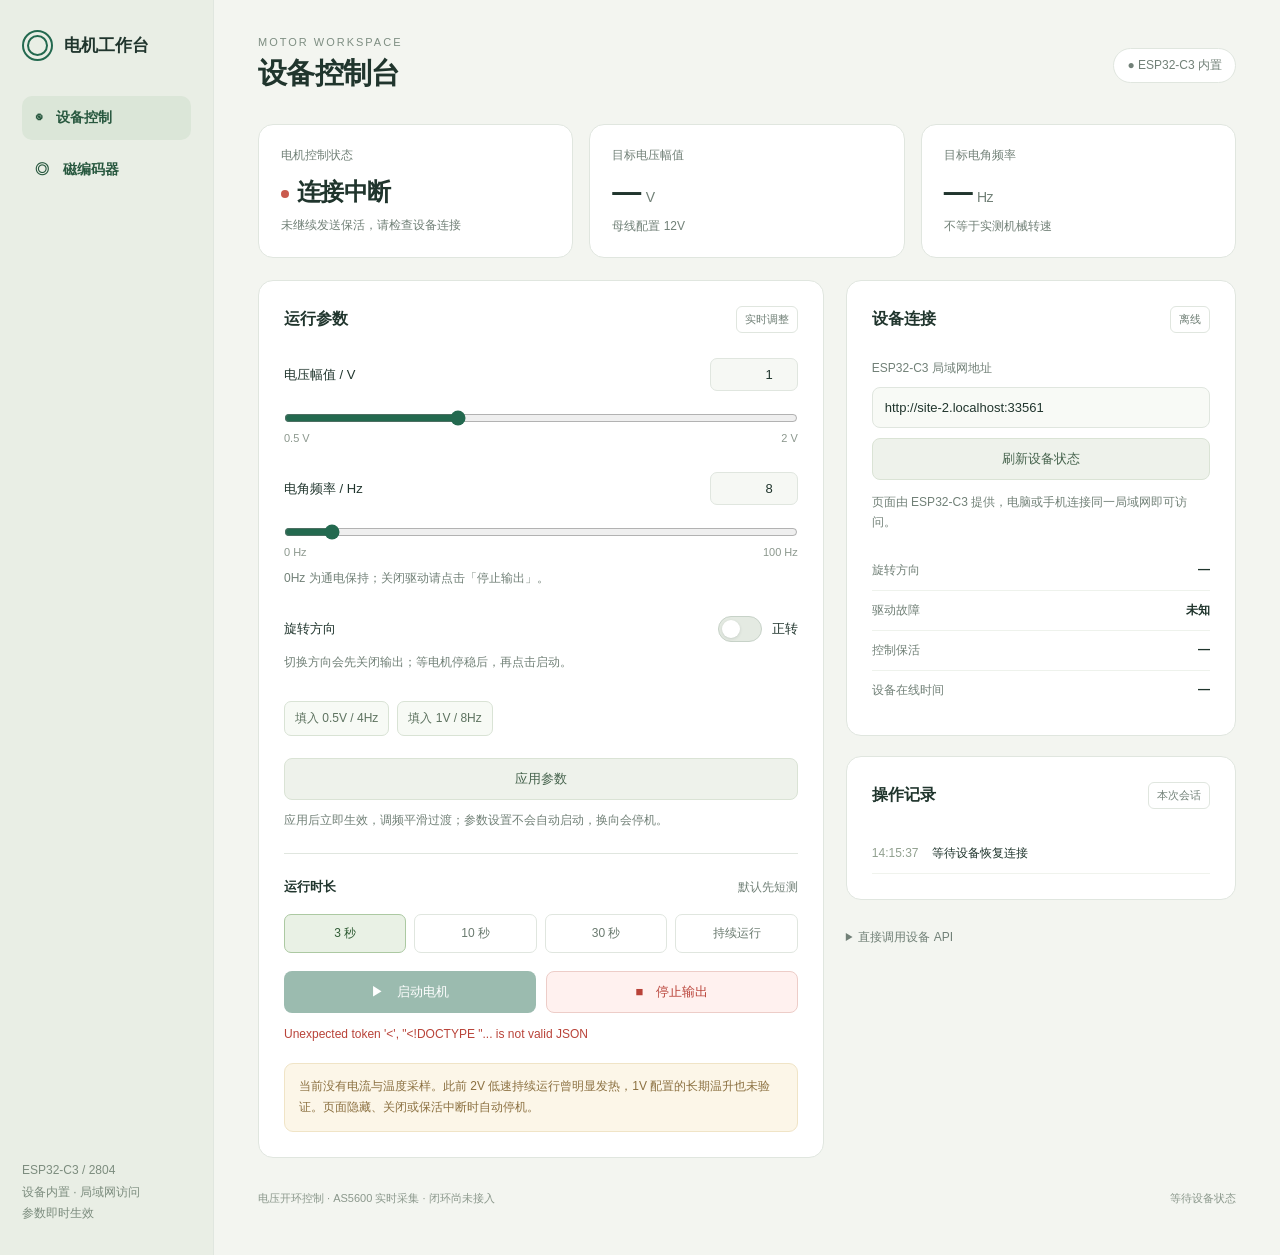
==== src/bin/motor_http/panel.html @ 99d7069b "Initial smart knob firmware with embedded control panel and AS5600 diagnostics" ====
<!doctype html><html lang="zh-CN"><head><meta charset="utf-8"><meta name="viewport" content="width=device-width,initial-scale=1"><title>电机工作台</title>
<style>
:root{--ink:#20352d;--muted:#718077;--line:#e0e6df;--green:#23694f;--bg:#f3f5f0;--red:#b94339;font-family:-apple-system,BlinkMacSystemFont,"Segoe UI",sans-serif;color:var(--ink);background:var(--bg)}*{box-sizing:border-box}body{margin:0}button,input,select{font:inherit}button{cursor:pointer;border:0}button:disabled{opacity:.45;cursor:default}.shell{display:grid;grid-template-columns:214px minmax(0,1fr);min-height:100vh}aside{background:#e9eee5;border-right:1px solid var(--line);padding:30px 22px;display:flex;flex-direction:column;gap:35px}.brand{display:flex;align-items:center;gap:11px;font-weight:700;font-size:17px}.mark{width:31px;height:31px;border:7px double var(--green);border-radius:50%}.nav{padding:13px;border-radius:10px;background:#dbe6d8;color:#28583f;font-weight:600;font-size:14px}.aside-note{margin-top:auto;color:#7c8c7e;font-size:12px;line-height:1.8}.content{padding:36px 44px;max-width:1460px;width:100%;margin:auto}header{display:flex;align-items:center;justify-content:space-between;gap:20px;margin-bottom:30px}h1{font-size:29px;letter-spacing:-.7px;margin:6px 0 0}.eyebrow{font-size:11px;letter-spacing:2px;color:#7e8e82;text-transform:uppercase}.local{border:1px solid var(--line);border-radius:20px;background:#fff;padding:8px 13px;font-size:12px;color:var(--muted)}.metrics{display:grid;grid-template-columns:repeat(3,1fr);gap:16px;margin-bottom:22px}.metric,.card{background:#fff;border:1px solid var(--line);border-radius:15px}.metric{padding:22px}.label{font-size:12px;color:var(--muted)}.value{font-size:29px;font-weight:650;letter-spacing:-.7px;margin-top:12px}.unit{font-size:14px;color:var(--muted);margin-left:5px;font-weight:400}.sub{font-size:12px;color:var(--muted);margin-top:9px}.dot{display:inline-block;width:8px;height:8px;border-radius:50%;background:#9aa69b;margin-right:8px;vertical-align:middle}.dot.green{background:#44946a}.dot.red{background:#c95a4d}.layout{display:grid;grid-template-columns:minmax(0,1.45fr) minmax(290px,1fr);gap:22px;align-items:start}.card{padding:25px;margin-bottom:20px}.cardhead{display:flex;justify-content:space-between;align-items:center;margin-bottom:25px}h2{font-size:16px;margin:0}.tag{font-size:11px;border:1px solid var(--line);border-radius:6px;padding:5px 8px;color:var(--muted)}.param{margin:0 0 28px}.paramhead{display:flex;justify-content:space-between;align-items:center;font-size:13px}.number{width:88px;padding:8px 9px;background:#f6f8f4;border:1px solid var(--line);border-radius:7px;text-align:right;color:var(--ink)}input[type=range]{width:100%;margin:19px 0 6px;accent-color:var(--green)}.ends{display:flex;justify-content:space-between;color:#8c988e;font-size:11px}.presets{display:flex;gap:8px;flex-wrap:wrap;margin:18px 0 22px}.preset{border:1px solid #d9e3d5;background:#f7faf5;border-radius:7px;color:#5d725f;padding:8px 10px;font-size:12px}.primary,.secondary,.danger{padding:11px 16px;border-radius:8px;font-size:13px;font-weight:550}.primary{background:var(--green);color:#fff}.secondary{background:#eef2eb;color:#46634d;border:1px solid #dae3d5}.danger{background:#fff1ef;color:var(--red);border:1px solid #edcdc8}.wide{width:100%}.divider{height:1px;background:var(--line);margin:23px 0}.hint{font-size:12px;line-height:1.7;color:var(--muted)}.durations{display:grid;grid-template-columns:repeat(4,1fr);gap:8px;margin:16px 0}.duration{border:1px solid var(--line);background:#fff;color:#6a7a6f;border-radius:7px;padding:10px 6px;font-size:12px}.duration.selected{background:#e9f1e5;border-color:#acc9a2;color:#315d36}.actions{display:grid;grid-template-columns:1fr 1fr;gap:10px;margin-top:18px}.url{width:100%;font-size:13px;border:1px solid var(--line);padding:12px;border-radius:8px;margin:10px 0;color:var(--ink);background:#f8faf6}.row{display:flex;justify-content:space-between;gap:12px;font-size:12px;padding:11px 0;border-bottom:1px solid #eef2ec}.row:last-child{border:0}.row span:first-child{color:var(--muted)}.notice{padding:12px 14px;background:#fcf6e8;border:1px solid #f0e4c6;color:#8b7040;border-radius:9px;font-size:12px;line-height:1.8;margin-top:18px}#message{font-size:12px;min-height:20px;line-height:1.6;margin:12px 0 0;color:#60765f}#message.error{color:var(--red)}.log{max-height:214px;overflow:auto}.logitem{display:flex;gap:13px;padding:10px 0;font-size:12px;border-bottom:1px solid #f0f3ed;line-height:1.6}.time{color:#91a08f;white-space:nowrap;font-variant-numeric:tabular-nums}.logempty{color:#91a08f;font-size:12px}.api{margin-top:5px;color:var(--muted);font-size:12px}.api summary{cursor:pointer;padding:9px 0}pre{white-space:pre-wrap;word-break:break-all;background:#edf2e9;padding:14px;border-radius:8px;line-height:1.8;font-size:11px}footer{font-size:11px;color:#8b988c;display:flex;justify-content:space-between;gap:15px;margin:13px 0}@media(max-width:1050px){.content{padding:28px}.shell{grid-template-columns:170px minmax(0,1fr)}aside{padding:28px 16px}.layout{grid-template-columns:1fr}.metric{padding:18px}.value{font-size:25px}}@media(max-width:650px){.shell{display:block}aside{display:none}.content{padding:24px 16px}header{align-items:flex-start}.local{display:none}.metrics{gap:8px}.metric{padding:14px 10px}.value{font-size:20px}.sub{font-size:10px}.card{padding:20px}h1{font-size:25px}footer{display:block}}
.direction-toggle{display:inline-flex;align-items:center;gap:10px;cursor:pointer}.direction-toggle input{appearance:none;-webkit-appearance:none;position:relative;width:44px;height:26px;border:1px solid #c7d2c8;border-radius:16px;background:#e4eae2;cursor:pointer;margin:0;transition:background .15s}.direction-toggle input:before{content:"";position:absolute;top:3px;left:3px;width:18px;height:18px;border-radius:50%;background:#fff;box-shadow:0 1px 3px #20352d25;transition:transform .15s}.direction-toggle input:checked{background:var(--green);border-color:var(--green)}.direction-toggle input:checked:before{transform:translateX(18px)}.direction-toggle input:focus-visible{outline:3px solid #88bda6;outline-offset:3px}.direction-toggle span{min-width:2em}[hidden]{display:none!important}.nav{display:block;text-decoration:none;background:transparent;margin-bottom:8px}.nav.active{background:#dbe6d8}.encoder-layout{display:grid;grid-template-columns:minmax(260px,1fr) minmax(280px,1fr);gap:22px}.encoder-angle{font-size:48px;font-weight:650;letter-spacing:-2px;text-align:center;margin:12px 0}.encoder-dial{display:block;width:240px;max-width:100%;height:240px;margin:0 auto}.encoder-note{font-size:13px;line-height:1.9;color:var(--muted)}.mobile-nav{display:none}@media(max-width:1050px){.encoder-layout{grid-template-columns:1fr}}@media(max-width:650px){.mobile-nav{display:flex;gap:8px;margin-bottom:20px}.mobile-nav a{padding:10px 13px}.encoder-angle{font-size:40px}}</style></head><body><div class="shell"><aside><div class="brand"><span class="mark"></span>电机工作台</div><nav aria-label="设备功能"><a class="nav active" href="#control">◉　设备控制</a><a class="nav" href="#encoder">◎　磁编码器</a></nav><div class="aside-note">ESP32-C3 / 2804<br>设备内置 · 局域网访问<br>参数即时生效</div></aside><main class="content"><header><div><div class="eyebrow">MOTOR WORKSPACE</div><h1 id="pageTitle">设备控制台</h1></div><span class="local">● ESP32-C3 内置</span></header>
<nav class="mobile-nav" aria-label="设备功能"><a class="nav" href="#control">设备控制</a><a class="nav" href="#encoder">磁编码器</a></nav><div id="controlPage"><div class="metrics"><div class="metric"><div class="label">电机控制状态</div><div class="value" style="font-size:24px" id="state"><span class="dot"></span>待连接</div><div class="sub" id="stateNote">正在读取设备</div></div><div class="metric"><div class="label">目标电压幅值</div><div class="value"><span id="metricVoltage">—</span><span class="unit">V</span></div><div class="sub">母线配置 12V</div></div><div class="metric"><div class="label">目标电角频率</div><div class="value"><span id="metricHz">—</span><span class="unit">Hz</span></div><div class="sub">不等于实测机械转速</div></div></div>
<div class="layout"><div><section class="card"><div class="cardhead"><h2>运行参数</h2><span class="tag">实时调整</span></div>
<div class="param"><div class="paramhead"><label for="voltage">电压幅值 / V</label><input class="number" id="voltage" type="number" min="0.5" max="2" step="0.05" value="1"></div><input id="voltageRange" type="range" min="0.5" max="2" step="0.05" value="1" aria-label="电压幅值滑块"><div class="ends"><span>0.5 V</span><span>2 V</span></div></div>
<div class="param"><div class="paramhead"><label for="hz">电角频率 / Hz</label><input class="number" id="hz" type="number" min="0" max="100" step="0.5" value="8"></div><input id="hzRange" type="range" min="0" max="100" step="0.5" value="8" aria-label="电角频率滑块"><div class="ends"><span>0 Hz</span><span>100 Hz</span></div><div class="hint" style="margin-top:10px">0Hz 为通电保持；关闭驱动请点击「停止输出」。</div></div>
<div class="param"><div class="paramhead"><span>旋转方向</span><label class="direction-toggle"><input id="direction" type="checkbox" role="switch" aria-label="反转"><span id="directionLabel">正转</span></label></div><div class="hint" style="margin-top:10px">切换方向会先关闭输出；等电机停稳后，再点击启动。</div></div><div class="presets"><button class="preset" data-voltage="0.5" data-hz="4">填入 0.5V / 4Hz</button><button class="preset" data-voltage="1" data-hz="8">填入 1V / 8Hz</button></div><button class="secondary wide" id="apply">应用参数</button><div class="hint" style="margin-top:10px">应用后立即生效，调频平滑过渡；参数设置不会自动启动，换向会停机。</div>
<div class="divider"></div><div class="paramhead"><strong>运行时长</strong><span class="hint">默认先短测</span></div><div class="durations"><button class="duration selected" data-ms="3000">3 秒</button><button class="duration" data-ms="10000">10 秒</button><button class="duration" data-ms="30000">30 秒</button><button class="duration" data-ms="0">持续运行</button></div>
<div class="actions"><button class="primary" id="start" disabled>▶　启动电机</button><button class="danger" id="stop">■　停止输出</button></div><p id="message" role="status"></p><div class="notice">当前没有电流与温度采样。此前 2V 低速持续运行曾明显发热，1V 配置的长期温升也未验证。页面隐藏、关闭或保活中断时自动停机。</div></section></div>
<div><section class="card"><div class="cardhead"><h2>设备连接</h2><span class="tag" id="connectionTag">连接中</span></div><label class="label" for="device">ESP32-C3 局域网地址</label><input id="device" class="url" readonly aria-label="当前设备地址"><button id="refresh" class="secondary wide">刷新设备状态</button><p class="hint">页面由 ESP32-C3 提供，电脑或手机连接同一局域网即可访问。</p><div style="margin-top:18px"><div class="row"><span>旋转方向</span><strong id="directionState">—</strong></div><div class="row"><span>驱动故障</span><strong id="fault">—</strong></div><div class="row"><span>控制保活</span><strong id="lease">—</strong></div><div class="row"><span>设备在线时间</span><strong id="uptime">—</strong></div></div></section>
<section class="card"><div class="cardhead"><h2>操作记录</h2><span class="tag">本次会话</span></div><div id="log" class="log"><span class="logempty">尚无操作</span></div></section><details class="api"><summary>直接调用设备 API</summary><pre id="example"></pre></details></div></div></div><div id="encoderPage" hidden><div class="encoder-layout"><section class="card"><div class="cardhead"><h2>实时角度</h2><span class="tag" id="encoderConnection">等待设备</span></div><svg class="encoder-dial" viewBox="0 0 200 200" role="img" aria-label="磁编码器角度指示"><circle cx="100" cy="100" r="80" fill="#f6f8f4" stroke="#e0e6df" stroke-width="2"/><path d="M100 20v8M180 100h-8M100 180v-8M20 100h8" stroke="#91a08f" stroke-width="2"/><text x="100" y="45" text-anchor="middle" fill="#718077" font-size="11">0°</text><g id="encoderNeedle" opacity="0.25"><path d="M100 100V50" stroke="#23694f" stroke-width="4" stroke-linecap="round"/><circle cx="100" cy="100" r="7" fill="#23694f"/></g></svg><div class="encoder-angle"><span id="encoderAngle">—</span><span class="unit">°</span></div><p class="hint" id="encoderQuality" style="text-align:center;color:#8b7040">等待读数</p><p class="hint" id="encoderSample" style="text-align:center">正在读取</p></section><section class="card"><div class="cardhead"><h2>AS5600 状态</h2><span class="tag">只读诊断</span></div><div class="row"><span>磁场状态</span><strong id="encoderMagnet">—</strong></div><div class="row"><span>原始角度 / 0–4095</span><strong id="encoderRaw">—</strong></div><div class="row"><span>状态寄存器</span><strong id="encoderRegister">—</strong></div><div class="row"><span>成功采样计数</span><strong id="encoderSequence">—</strong></div><div class="row"><span>I²C 错误计数</span><strong id="encoderErrors">—</strong></div><div class="row"><span>采样距今</span><strong id="encoderAge">—</strong></div><p class="encoder-note" id="encoderHelp">等待传感器数据。</p><div class="notice">角度由原始值换算，磁场告警不会隐藏读数。标为“未验证”时，可观察随磁铁转动的变化；单圈角度在 360° 回到 0°。</div><p class="hint">SDA → GPIO20 · SCL → GPIO21 · VCC → 3V3<br>电机运行时持续采集；当前还未启用闭环控制。</p></section></div></div><footer><span>电压开环控制 · AS5600 实时采集 · 闭环尚未接入</span><span id="updated">等待设备状态</span></footer></main></div>
<script>
const $=id=>document.getElementById(id);let active=false,ownsSession=false,heartbeatBusy=false,statusBusy=false,formReady=false,duration=3000,lastFault=null,currentPage="control",lastPoll=0;
function log(text){const parent=$('log');if(parent.querySelector('.logempty'))parent.textContent='';const row=document.createElement('div');row.className='logitem';const time=document.createElement('span');time.className='time';time.textContent=new Date().toLocaleTimeString('zh-CN',{hour12:false,timeZone:'Asia/Shanghai'});const message=document.createElement('span');message.textContent=text;row.append(time,message);parent.prepend(row);while(parent.children.length>30)parent.lastChild.remove()}
function message(text,error=false){$('message').textContent=text;$('message').className=error?'error':''}
async function api(path,body,method='POST'){const init={method,signal:AbortSignal.timeout(1000)};if(body&&Object.keys(body).length){init.body=new URLSearchParams(body).toString();init.headers={'Content-Type':'application/x-www-form-urlencoded'}}const response=await fetch(path,init);const result=await response.json();if(!response.ok)throw Error(result.error||`HTTP ${response.status}`);return result}
function updateDirectionLabel(){$('directionLabel').textContent=$('direction').checked?'反转':'正转'}
$('direction').addEventListener('change',()=>{updateDirectionLabel();message('方向已选择，点击「应用参数」生效。')});
function setInputs(s){$('voltage').value=s.voltage;$('voltageRange').value=s.voltage;$('hz').value=s.frequency_hz;$('hzRange').value=s.frequency_hz;if(s.direction){$('direction').checked=s.direction==='reverse';updateDirectionLabel()}formReady=true}
function render(s){renderEncoder(s.encoder);active=s.running;if(!active)ownsSession=false;$('state').innerHTML=`<span class="dot ${s.fault?'red':'green'}"></span>${s.fault?'驱动故障':active?'运行中':'已停止'}`;$('stateNote').textContent=s.fault?'输出受保护，需排查故障':active?(s.frequency_hz===0?'目标 0Hz，输出仍使能':'电机输出已使能'):'输出关闭，等待手动启动';$('metricVoltage').textContent=s.voltage.toFixed(2);$('metricHz').textContent=s.frequency_hz.toFixed(1);$('directionState').textContent=s.direction==='reverse'?'反转':'正转';$('fault').textContent=s.fault?'故障脚 LOW':'正常 / HIGH';$('lease').textContent=s.lease_ms+' ms';$('uptime').textContent=Math.floor(s.uptime_ms/1000)+' 秒';$('connectionTag').textContent='在线';$('start').disabled=active||s.fault;$('updated').textContent='状态更新 '+new Date().toLocaleTimeString('zh-CN',{hour12:false,timeZone:'Asia/Shanghai'});if(!formReady)setInputs(s);if(lastFault!==null&&s.fault&&!lastFault)log('检测到驱动故障，输出已关闭');lastFault=s.fault}
function offline(e){renderEncoder(null,"设备离线");active=false;ownsSession=false;$('state').innerHTML='<span class="dot red"></span>连接中断';$('stateNote').textContent='未继续发送保活，请检查设备连接';$('connectionTag').textContent='离线';$('fault').textContent='未知';$('start').disabled=true;message(e.message,true)}
async function status(){if(statusBusy)return false;statusBusy=true;lastPoll=Date.now();try{render(await api('/api/status',undefined,'GET'));return true}catch(e){offline(e);return false}finally{statusBusy=false}}
async function apply(){const body={voltage:Number($('voltage').value),frequency_hz:Number($('hz').value),direction:$('direction').checked?'reverse':'forward'};if(!Number.isFinite(body.voltage)||body.voltage<.5||body.voltage>2||!Number.isFinite(body.frequency_hz)||body.frequency_hz<0||body.frequency_hz>100)throw Error('幅值范围为 0.5–2V，频率范围为 0–100Hz');const s=await api('/api/config',body);render(s);setInputs(s);return s}
$('apply').onclick=async()=>{try{const s=await apply();message('参数已生效，无需重新编译或烧录。');log(`应用参数 ${s.voltage.toFixed(2)}V / ${s.frequency_hz.toFixed(1)}Hz · ${s.direction==='reverse'?'反转':'正转'}`)}catch(e){message(e.message,true)}};
$('start').onclick=async()=>{if(active)return;$('start').disabled=true;try{await apply();const s=await api('/api/start',{duration_ms:duration});render(s);if(document.hidden){render(await api('/api/stop',{}));return}ownsSession=true;message(duration===0?'持续运行中，请观察电机温升。':`短时运行 ${duration/1000} 秒。`);log(duration===0?'启动持续运行':`启动 ${duration/1000} 秒短时运行`)}catch(e){message(e.message,true);await status()}};
$('stop').onclick=async()=>{ownsSession=false;try{render(await api('/api/stop',{}));message('输出已关闭。');log('手动停止输出')}catch(e){offline(e)}};
$('refresh').onclick=async()=>{$('refresh').disabled=true;try{if(await status()){message('设备状态已刷新。');log('手动刷新设备状态')}}finally{$('refresh').disabled=false}};
for(const [number,range] of [['voltage','voltageRange'],['hz','hzRange']]){$(number).addEventListener('input',()=>{$(range).value=$(number).value});$(range).addEventListener('input',()=>{$(number).value=$(range).value})}
document.querySelectorAll('.preset').forEach(button=>button.onclick=()=>{setInputs({voltage:Number(button.dataset.voltage),frequency_hz:Number(button.dataset.hz)});message('已填入参数，点击「应用参数」生效。')});
document.querySelectorAll('.duration').forEach(button=>button.onclick=()=>{duration=Number(button.dataset.ms);document.querySelectorAll('.duration').forEach(b=>b.classList.toggle('selected',b===button))});
setInterval(async()=>{if(!active||!ownsSession||heartbeatBusy)return;heartbeatBusy=true;try{render(await api('/api/keepalive',{}))}catch(e){ownsSession=false;await status()}finally{heartbeatBusy=false}},150);setInterval(()=>{if(!document.hidden&&Date.now()-lastPoll>=(currentPage==="encoder"?200:1000))status()},100);
function leave(){if(!ownsSession)return;ownsSession=false;navigator.sendBeacon('/api/stop')}window.addEventListener('pagehide',leave);document.addEventListener('visibilitychange',()=>{if(document.hidden)leave()});
$('device').value=location.origin;(async()=>{if(await status())log('已直接连接 ESP32-C3');else log('等待设备恢复连接')})();$('example').textContent=`curl ${location.origin}/api/status\n\ncurl -X POST ${location.origin}/api/config \\\n  -d 'voltage=0.8&frequency_hz=8&direction=forward'\n\ncurl -X POST ${location.origin}/api/stop`;

function renderEncoder(e,unavailable="固件未提供编码器数据"){
 const names={ok:'磁场正常',missing:'未达芯片检测阈值',weak:'磁场偏弱',strong:'磁场偏强',invalid:'磁场状态异常',unknown:'未知'};
 $('encoderConnection').textContent=!e?unavailable:!e.online?'传感器离线':e.paused?'采样暂停':'已连接';
 $('encoderMagnet').textContent=e&&e.online?(e.magnet==='missing'&&(e.status&0x10)?'磁场偏弱 · 未达检测阈值':names[e.magnet]||'未知'):'—';
 const available=Boolean(e&&e.online&&Number.isInteger(e.raw_angle)&&e.raw_angle>=0&&e.raw_angle<=4095);
 const verified=available&&e.angle_valid===true&&!e.paused&&e.age_ms<1000;
 const degrees=available?e.raw_angle*360/4096:null;
 $('encoderAngle').textContent=available?degrees.toFixed(2):'—';
 $('encoderAngle').style.color=verified?'#20352d':'#9b752e';
 $('encoderQuality').textContent=!available?'暂无读数':e.paused?'缓存角度 · 采样暂停':e.age_ms>=1000?'缓存角度 · 已过期':verified?'磁场正常 · 原始换算角度':'未验证 · 原始换算角度';
 $('encoderRaw').textContent=available?e.raw_angle:'—';
 $('encoderRegister').textContent=e&&e.online?'0x'+e.status.toString(16).padStart(2,'0').toUpperCase():'—';
 $('encoderAge').textContent=e&&e.online?e.age_ms+' ms':'—';
 $('encoderSample').textContent=!e?unavailable:e.paused?'旧版固件 · 采样暂停':e.online?`实时采集 · 目标 ${e.target_hz||10}Hz · 页面自动刷新`:'未获得读数';
 $('encoderSequence').textContent=e&&Number.isInteger(e.sample_seq)?e.sample_seq:'—';
 $('encoderErrors').textContent=e&&Number.isInteger(e.errors)?e.errors:'—';
 $('encoderNeedle').setAttribute('opacity',!available?'0.25':e.paused||e.age_ms>=1000?'0.5':'1');
 const color=verified?'#23694f':'#b88632';
 $('encoderNeedle').querySelector('path').setAttribute('stroke',color);
 $('encoderNeedle').querySelector('circle').setAttribute('fill',color);
 if(available)$('encoderNeedle').setAttribute('transform',`rotate(${degrees} 100 100)`);
 const hints={ok:'缓慢转动磁铁，观察角度是否连续变化。360° 回到 0° 是正常的单圈回绕。',missing:'尚未达到芯片的磁铁检测阈值。原始换算角度继续显示，可观察是否随磁铁旋转连续变化。',weak:'芯片报告磁场偏弱，原始换算角度继续显示。',strong:'芯片报告磁场偏强，原始换算角度继续显示。',invalid:'芯片报告磁场状态异常，原始换算角度继续显示。'};
 $('encoderHelp').textContent=!e?unavailable:!e.online?'检查编码器供电和 SDA/SCL 接线。'+(e.error?' I²C: '+e.error:''):e.paused?'当前显示缓存状态，停止电机后恢复采样。':e.age_ms>=1000?'采样已过期，等待新数据。':hints[e.magnet]||'等待磁场状态。';
}
function route(){currentPage=location.hash==='#encoder'?'encoder':'control';$('controlPage').hidden=currentPage!=='control';$('encoderPage').hidden=currentPage!=='encoder';$('pageTitle').textContent=currentPage==='encoder'?'磁编码器读数':'设备控制台';document.querySelectorAll('a.nav').forEach(a=>a.classList.toggle('active',a.hash==='#'+currentPage));if(currentPage==='encoder')status()}
window.addEventListener('hashchange',route);route();
</script></body></html>
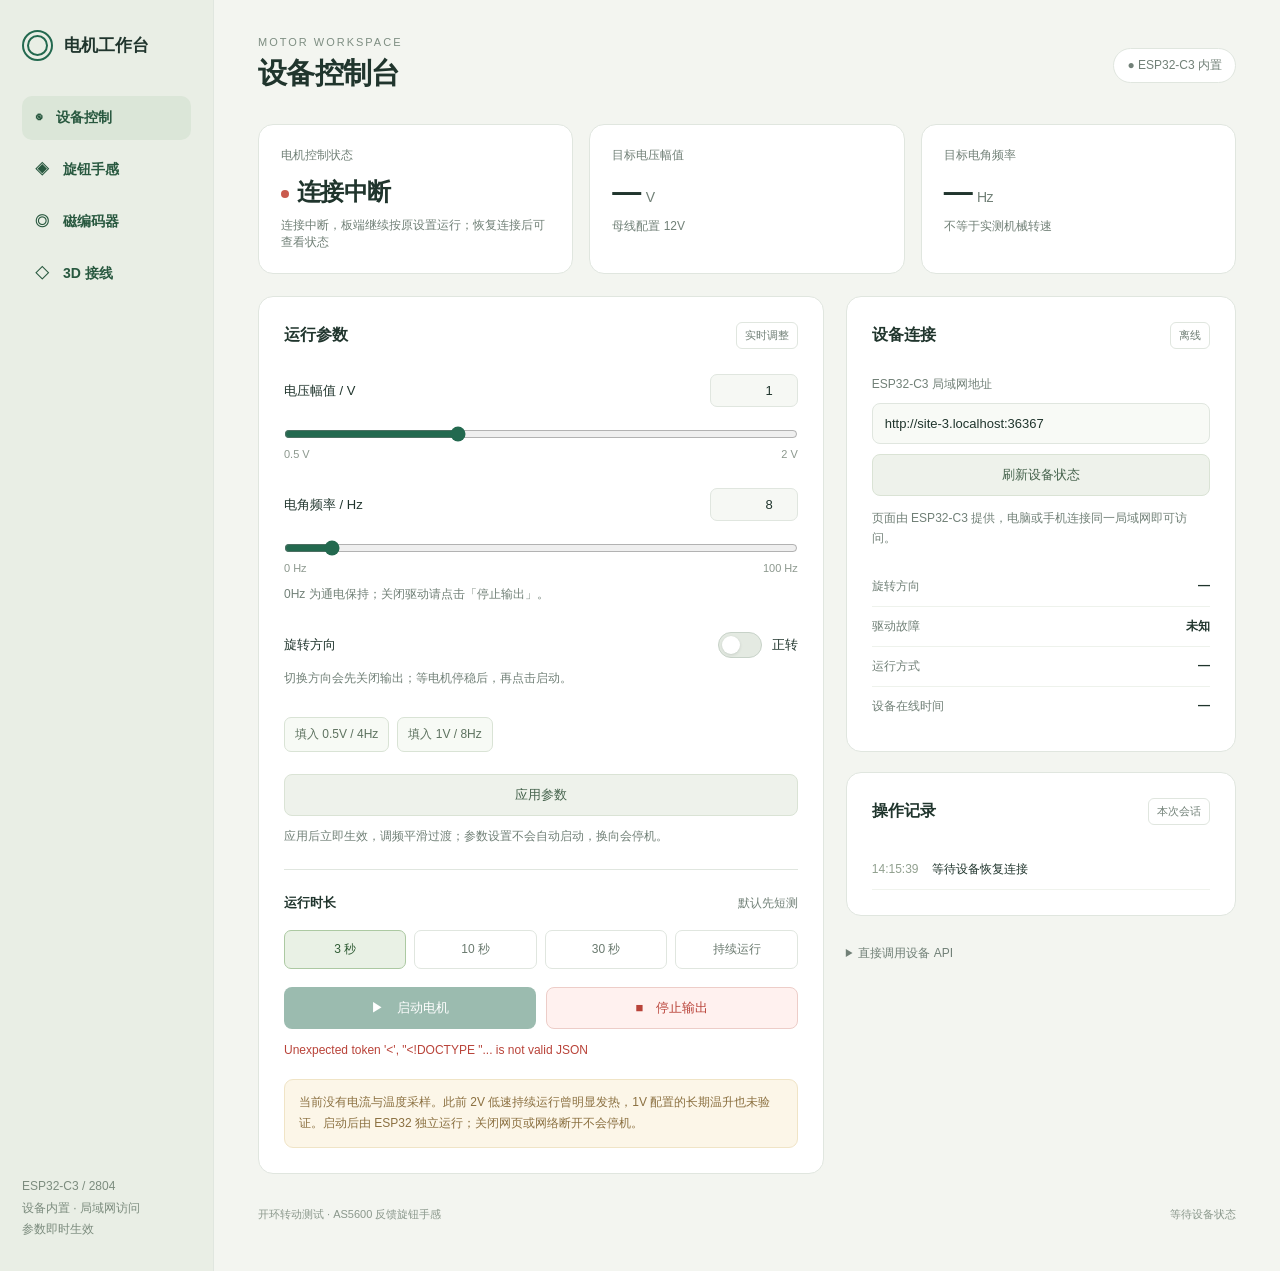
==== commit 698ad454: "Add stable haptic modes, real-time diagnostics and wiring viewer Implement AS5600-based haptic modes" ====
--- a/src/bin/motor_http/panel.html
+++ b/src/bin/motor_http/panel.html
@@ -1,49 +1,81 @@
 <!doctype html><html lang="zh-CN"><head><meta charset="utf-8"><meta name="viewport" content="width=device-width,initial-scale=1"><title>电机工作台</title>
 <style>
 :root{--ink:#20352d;--muted:#718077;--line:#e0e6df;--green:#23694f;--bg:#f3f5f0;--red:#b94339;font-family:-apple-system,BlinkMacSystemFont,"Segoe UI",sans-serif;color:var(--ink);background:var(--bg)}*{box-sizing:border-box}body{margin:0}button,input,select{font:inherit}button{cursor:pointer;border:0}button:disabled{opacity:.45;cursor:default}.shell{display:grid;grid-template-columns:214px minmax(0,1fr);min-height:100vh}aside{background:#e9eee5;border-right:1px solid var(--line);padding:30px 22px;display:flex;flex-direction:column;gap:35px}.brand{display:flex;align-items:center;gap:11px;font-weight:700;font-size:17px}.mark{width:31px;height:31px;border:7px double var(--green);border-radius:50%}.nav{padding:13px;border-radius:10px;background:#dbe6d8;color:#28583f;font-weight:600;font-size:14px}.aside-note{margin-top:auto;color:#7c8c7e;font-size:12px;line-height:1.8}.content{padding:36px 44px;max-width:1460px;width:100%;margin:auto}header{display:flex;align-items:center;justify-content:space-between;gap:20px;margin-bottom:30px}h1{font-size:29px;letter-spacing:-.7px;margin:6px 0 0}.eyebrow{font-size:11px;letter-spacing:2px;color:#7e8e82;text-transform:uppercase}.local{border:1px solid var(--line);border-radius:20px;background:#fff;padding:8px 13px;font-size:12px;color:var(--muted)}.metrics{display:grid;grid-template-columns:repeat(3,1fr);gap:16px;margin-bottom:22px}.metric,.card{background:#fff;border:1px solid var(--line);border-radius:15px}.metric{padding:22px}.label{font-size:12px;color:var(--muted)}.value{font-size:29px;font-weight:650;letter-spacing:-.7px;margin-top:12px}.unit{font-size:14px;color:var(--muted);margin-left:5px;font-weight:400}.sub{font-size:12px;color:var(--muted);margin-top:9px}.dot{display:inline-block;width:8px;height:8px;border-radius:50%;background:#9aa69b;margin-right:8px;vertical-align:middle}.dot.green{background:#44946a}.dot.red{background:#c95a4d}.layout{display:grid;grid-template-columns:minmax(0,1.45fr) minmax(290px,1fr);gap:22px;align-items:start}.card{padding:25px;margin-bottom:20px}.cardhead{display:flex;justify-content:space-between;align-items:center;margin-bottom:25px}h2{font-size:16px;margin:0}.tag{font-size:11px;border:1px solid var(--line);border-radius:6px;padding:5px 8px;color:var(--muted)}.param{margin:0 0 28px}.paramhead{display:flex;justify-content:space-between;align-items:center;font-size:13px}.number{width:88px;padding:8px 9px;background:#f6f8f4;border:1px solid var(--line);border-radius:7px;text-align:right;color:var(--ink)}input[type=range]{width:100%;margin:19px 0 6px;accent-color:var(--green)}.ends{display:flex;justify-content:space-between;color:#8c988e;font-size:11px}.presets{display:flex;gap:8px;flex-wrap:wrap;margin:18px 0 22px}.preset{border:1px solid #d9e3d5;background:#f7faf5;border-radius:7px;color:#5d725f;padding:8px 10px;font-size:12px}.primary,.secondary,.danger{padding:11px 16px;border-radius:8px;font-size:13px;font-weight:550}.primary{background:var(--green);color:#fff}.secondary{background:#eef2eb;color:#46634d;border:1px solid #dae3d5}.danger{background:#fff1ef;color:var(--red);border:1px solid #edcdc8}.wide{width:100%}.divider{height:1px;background:var(--line);margin:23px 0}.hint{font-size:12px;line-height:1.7;color:var(--muted)}.durations{display:grid;grid-template-columns:repeat(4,1fr);gap:8px;margin:16px 0}.duration{border:1px solid var(--line);background:#fff;color:#6a7a6f;border-radius:7px;padding:10px 6px;font-size:12px}.duration.selected{background:#e9f1e5;border-color:#acc9a2;color:#315d36}.actions{display:grid;grid-template-columns:1fr 1fr;gap:10px;margin-top:18px}.url{width:100%;font-size:13px;border:1px solid var(--line);padding:12px;border-radius:8px;margin:10px 0;color:var(--ink);background:#f8faf6}.row{display:flex;justify-content:space-between;gap:12px;font-size:12px;padding:11px 0;border-bottom:1px solid #eef2ec}.row:last-child{border:0}.row span:first-child{color:var(--muted)}.notice{padding:12px 14px;background:#fcf6e8;border:1px solid #f0e4c6;color:#8b7040;border-radius:9px;font-size:12px;line-height:1.8;margin-top:18px}#message{font-size:12px;min-height:20px;line-height:1.6;margin:12px 0 0;color:#60765f}#message.error{color:var(--red)}.log{max-height:214px;overflow:auto}.logitem{display:flex;gap:13px;padding:10px 0;font-size:12px;border-bottom:1px solid #f0f3ed;line-height:1.6}.time{color:#91a08f;white-space:nowrap;font-variant-numeric:tabular-nums}.logempty{color:#91a08f;font-size:12px}.api{margin-top:5px;color:var(--muted);font-size:12px}.api summary{cursor:pointer;padding:9px 0}pre{white-space:pre-wrap;word-break:break-all;background:#edf2e9;padding:14px;border-radius:8px;line-height:1.8;font-size:11px}footer{font-size:11px;color:#8b988c;display:flex;justify-content:space-between;gap:15px;margin:13px 0}@media(max-width:1050px){.content{padding:28px}.shell{grid-template-columns:170px minmax(0,1fr)}aside{padding:28px 16px}.layout{grid-template-columns:1fr}.metric{padding:18px}.value{font-size:25px}}@media(max-width:650px){.shell{display:block}aside{display:none}.content{padding:24px 16px}header{align-items:flex-start}.local{display:none}.metrics{gap:8px}.metric{padding:14px 10px}.value{font-size:20px}.sub{font-size:10px}.card{padding:20px}h1{font-size:25px}footer{display:block}}
-.direction-toggle{display:inline-flex;align-items:center;gap:10px;cursor:pointer}.direction-toggle input{appearance:none;-webkit-appearance:none;position:relative;width:44px;height:26px;border:1px solid #c7d2c8;border-radius:16px;background:#e4eae2;cursor:pointer;margin:0;transition:background .15s}.direction-toggle input:before{content:"";position:absolute;top:3px;left:3px;width:18px;height:18px;border-radius:50%;background:#fff;box-shadow:0 1px 3px #20352d25;transition:transform .15s}.direction-toggle input:checked{background:var(--green);border-color:var(--green)}.direction-toggle input:checked:before{transform:translateX(18px)}.direction-toggle input:focus-visible{outline:3px solid #88bda6;outline-offset:3px}.direction-toggle span{min-width:2em}[hidden]{display:none!important}.nav{display:block;text-decoration:none;background:transparent;margin-bottom:8px}.nav.active{background:#dbe6d8}.encoder-layout{display:grid;grid-template-columns:minmax(260px,1fr) minmax(280px,1fr);gap:22px}.encoder-angle{font-size:48px;font-weight:650;letter-spacing:-2px;text-align:center;margin:12px 0}.encoder-dial{display:block;width:240px;max-width:100%;height:240px;margin:0 auto}.encoder-note{font-size:13px;line-height:1.9;color:var(--muted)}.mobile-nav{display:none}@media(max-width:1050px){.encoder-layout{grid-template-columns:1fr}}@media(max-width:650px){.mobile-nav{display:flex;gap:8px;margin-bottom:20px}.mobile-nav a{padding:10px 13px}.encoder-angle{font-size:40px}}</style></head><body><div class="shell"><aside><div class="brand"><span class="mark"></span>电机工作台</div><nav aria-label="设备功能"><a class="nav active" href="#control">◉　设备控制</a><a class="nav" href="#encoder">◎　磁编码器</a></nav><div class="aside-note">ESP32-C3 / 2804<br>设备内置 · 局域网访问<br>参数即时生效</div></aside><main class="content"><header><div><div class="eyebrow">MOTOR WORKSPACE</div><h1 id="pageTitle">设备控制台</h1></div><span class="local">● ESP32-C3 内置</span></header>
-<nav class="mobile-nav" aria-label="设备功能"><a class="nav" href="#control">设备控制</a><a class="nav" href="#encoder">磁编码器</a></nav><div id="controlPage"><div class="metrics"><div class="metric"><div class="label">电机控制状态</div><div class="value" style="font-size:24px" id="state"><span class="dot"></span>待连接</div><div class="sub" id="stateNote">正在读取设备</div></div><div class="metric"><div class="label">目标电压幅值</div><div class="value"><span id="metricVoltage">—</span><span class="unit">V</span></div><div class="sub">母线配置 12V</div></div><div class="metric"><div class="label">目标电角频率</div><div class="value"><span id="metricHz">—</span><span class="unit">Hz</span></div><div class="sub">不等于实测机械转速</div></div></div>
+.direction-toggle{display:inline-flex;align-items:center;gap:10px;cursor:pointer}.direction-toggle input{appearance:none;-webkit-appearance:none;position:relative;width:44px;height:26px;border:1px solid #c7d2c8;border-radius:16px;background:#e4eae2;cursor:pointer;margin:0;transition:background .15s}.direction-toggle input:before{content:"";position:absolute;top:3px;left:3px;width:18px;height:18px;border-radius:50%;background:#fff;box-shadow:0 1px 3px #20352d25;transition:transform .15s}.direction-toggle input:checked{background:var(--green);border-color:var(--green)}.direction-toggle input:checked:before{transform:translateX(18px)}.direction-toggle input:focus-visible{outline:3px solid #88bda6;outline-offset:3px}.direction-toggle span{min-width:2em}[hidden]{display:none!important}.nav{display:block;text-decoration:none;background:transparent;margin-bottom:8px}.nav.active{background:#dbe6d8}.encoder-layout{display:grid;grid-template-columns:minmax(260px,1fr) minmax(280px,1fr);gap:22px}.encoder-angle{font-size:48px;font-weight:650;letter-spacing:-2px;text-align:center;margin:12px 0}.encoder-dial{display:block;width:240px;max-width:100%;height:240px;margin:0 auto}.encoder-note{font-size:13px;line-height:1.9;color:var(--muted)}.mobile-nav{display:none}@media(max-width:1050px){.encoder-layout{grid-template-columns:1fr}}@media(max-width:650px){.mobile-nav{display:flex;gap:8px;margin-bottom:20px}.mobile-nav a{padding:10px 13px}.encoder-angle{font-size:40px}}.knob-modes{display:grid;grid-template-columns:1fr 1fr;gap:10px}.knob-mode{text-align:left;padding:14px;border:1px solid var(--line);border-radius:10px;background:#f8faf6;color:var(--ink)}.knob-mode strong{display:block;font-size:14px}.knob-mode span{display:block;color:var(--muted);font-size:11px;line-height:1.7;margin-top:7px}.knob-mode.selected{border-color:var(--green);background:#e8f1e8;box-shadow:inset 0 0 0 1px var(--green)}@media(max-width:650px){.knob-modes{grid-template-columns:1fr}}
+</style></head><body><div class="shell"><aside><div class="brand"><span class="mark"></span>电机工作台</div><nav aria-label="设备功能"><a class="nav active" href="#control">◉　设备控制</a><a class="nav" href="#knob">◈　旋钮手感</a><a class="nav" href="#encoder">◎　磁编码器</a><a class="nav" href="#wiring">◇　3D 接线</a></nav><div class="aside-note">ESP32-C3 / 2804<br>设备内置 · 局域网访问<br>参数即时生效</div></aside><main class="content"><header><div><div class="eyebrow">MOTOR WORKSPACE</div><h1 id="pageTitle">设备控制台</h1></div><span class="local">● ESP32-C3 内置</span></header>
+<nav class="mobile-nav" aria-label="设备功能"><a class="nav" href="#control">设备控制</a><a class="nav" href="#knob">旋钮手感</a><a class="nav" href="#encoder">磁编码器</a><a class="nav" href="#wiring">3D 接线</a></nav><div id="controlPage"><div class="metrics"><div class="metric"><div class="label">电机控制状态</div><div class="value" style="font-size:24px" id="state"><span class="dot"></span>待连接</div><div class="sub" id="stateNote">正在读取设备</div></div><div class="metric"><div class="label">目标电压幅值</div><div class="value"><span id="metricVoltage">—</span><span class="unit">V</span></div><div class="sub">母线配置 12V</div></div><div class="metric"><div class="label">目标电角频率</div><div class="value"><span id="metricHz">—</span><span class="unit">Hz</span></div><div class="sub">不等于实测机械转速</div></div></div>
 <div class="layout"><div><section class="card"><div class="cardhead"><h2>运行参数</h2><span class="tag">实时调整</span></div>
 <div class="param"><div class="paramhead"><label for="voltage">电压幅值 / V</label><input class="number" id="voltage" type="number" min="0.5" max="2" step="0.05" value="1"></div><input id="voltageRange" type="range" min="0.5" max="2" step="0.05" value="1" aria-label="电压幅值滑块"><div class="ends"><span>0.5 V</span><span>2 V</span></div></div>
 <div class="param"><div class="paramhead"><label for="hz">电角频率 / Hz</label><input class="number" id="hz" type="number" min="0" max="100" step="0.5" value="8"></div><input id="hzRange" type="range" min="0" max="100" step="0.5" value="8" aria-label="电角频率滑块"><div class="ends"><span>0 Hz</span><span>100 Hz</span></div><div class="hint" style="margin-top:10px">0Hz 为通电保持；关闭驱动请点击「停止输出」。</div></div>
 <div class="param"><div class="paramhead"><span>旋转方向</span><label class="direction-toggle"><input id="direction" type="checkbox" role="switch" aria-label="反转"><span id="directionLabel">正转</span></label></div><div class="hint" style="margin-top:10px">切换方向会先关闭输出；等电机停稳后，再点击启动。</div></div><div class="presets"><button class="preset" data-voltage="0.5" data-hz="4">填入 0.5V / 4Hz</button><button class="preset" data-voltage="1" data-hz="8">填入 1V / 8Hz</button></div><button class="secondary wide" id="apply">应用参数</button><div class="hint" style="margin-top:10px">应用后立即生效，调频平滑过渡；参数设置不会自动启动，换向会停机。</div>
 <div class="divider"></div><div class="paramhead"><strong>运行时长</strong><span class="hint">默认先短测</span></div><div class="durations"><button class="duration selected" data-ms="3000">3 秒</button><button class="duration" data-ms="10000">10 秒</button><button class="duration" data-ms="30000">30 秒</button><button class="duration" data-ms="0">持续运行</button></div>
-<div class="actions"><button class="primary" id="start" disabled>▶　启动电机</button><button class="danger" id="stop">■　停止输出</button></div><p id="message" role="status"></p><div class="notice">当前没有电流与温度采样。此前 2V 低速持续运行曾明显发热，1V 配置的长期温升也未验证。页面隐藏、关闭或保活中断时自动停机。</div></section></div>
-<div><section class="card"><div class="cardhead"><h2>设备连接</h2><span class="tag" id="connectionTag">连接中</span></div><label class="label" for="device">ESP32-C3 局域网地址</label><input id="device" class="url" readonly aria-label="当前设备地址"><button id="refresh" class="secondary wide">刷新设备状态</button><p class="hint">页面由 ESP32-C3 提供，电脑或手机连接同一局域网即可访问。</p><div style="margin-top:18px"><div class="row"><span>旋转方向</span><strong id="directionState">—</strong></div><div class="row"><span>驱动故障</span><strong id="fault">—</strong></div><div class="row"><span>控制保活</span><strong id="lease">—</strong></div><div class="row"><span>设备在线时间</span><strong id="uptime">—</strong></div></div></section>
-<section class="card"><div class="cardhead"><h2>操作记录</h2><span class="tag">本次会话</span></div><div id="log" class="log"><span class="logempty">尚无操作</span></div></section><details class="api"><summary>直接调用设备 API</summary><pre id="example"></pre></details></div></div></div><div id="encoderPage" hidden><div class="encoder-layout"><section class="card"><div class="cardhead"><h2>实时角度</h2><span class="tag" id="encoderConnection">等待设备</span></div><svg class="encoder-dial" viewBox="0 0 200 200" role="img" aria-label="磁编码器角度指示"><circle cx="100" cy="100" r="80" fill="#f6f8f4" stroke="#e0e6df" stroke-width="2"/><path d="M100 20v8M180 100h-8M100 180v-8M20 100h8" stroke="#91a08f" stroke-width="2"/><text x="100" y="45" text-anchor="middle" fill="#718077" font-size="11">0°</text><g id="encoderNeedle" opacity="0.25"><path d="M100 100V50" stroke="#23694f" stroke-width="4" stroke-linecap="round"/><circle cx="100" cy="100" r="7" fill="#23694f"/></g></svg><div class="encoder-angle"><span id="encoderAngle">—</span><span class="unit">°</span></div><p class="hint" id="encoderQuality" style="text-align:center;color:#8b7040">等待读数</p><p class="hint" id="encoderSample" style="text-align:center">正在读取</p></section><section class="card"><div class="cardhead"><h2>AS5600 状态</h2><span class="tag">只读诊断</span></div><div class="row"><span>磁场状态</span><strong id="encoderMagnet">—</strong></div><div class="row"><span>原始角度 / 0–4095</span><strong id="encoderRaw">—</strong></div><div class="row"><span>状态寄存器</span><strong id="encoderRegister">—</strong></div><div class="row"><span>成功采样计数</span><strong id="encoderSequence">—</strong></div><div class="row"><span>I²C 错误计数</span><strong id="encoderErrors">—</strong></div><div class="row"><span>采样距今</span><strong id="encoderAge">—</strong></div><p class="encoder-note" id="encoderHelp">等待传感器数据。</p><div class="notice">角度由原始值换算，磁场告警不会隐藏读数。标为“未验证”时，可观察随磁铁转动的变化；单圈角度在 360° 回到 0°。</div><p class="hint">SDA → GPIO20 · SCL → GPIO21 · VCC → 3V3<br>电机运行时持续采集；当前还未启用闭环控制。</p></section></div></div><footer><span>电压开环控制 · AS5600 实时采集 · 闭环尚未接入</span><span id="updated">等待设备状态</span></footer></main></div>
+<div class="actions"><button class="primary" id="start" disabled>▶　启动电机</button><button class="danger" id="stop">■　停止输出</button></div><p id="message" role="status"></p><div class="notice">当前没有电流与温度采样。此前 2V 低速持续运行曾明显发热，1V 配置的长期温升也未验证。启动后由 ESP32 独立运行；关闭网页或网络断开不会停机。</div></section></div>
+<div><section class="card"><div class="cardhead"><h2>设备连接</h2><span class="tag" id="connectionTag">连接中</span></div><label class="label" for="device">ESP32-C3 局域网地址</label><input id="device" class="url" readonly aria-label="当前设备地址"><button id="refresh" class="secondary wide">刷新设备状态</button><p class="hint">页面由 ESP32-C3 提供，电脑或手机连接同一局域网即可访问。</p><div style="margin-top:18px"><div class="row"><span>旋转方向</span><strong id="directionState">—</strong></div><div class="row"><span>驱动故障</span><strong id="fault">—</strong></div><div class="row"><span>运行方式</span><strong id="lease">—</strong></div><div class="row"><span>设备在线时间</span><strong id="uptime">—</strong></div></div></section>
+<section class="card"><div class="cardhead"><h2>操作记录</h2><span class="tag">本次会话</span></div><div id="log" class="log"><span class="logempty">尚无操作</span></div></section><details class="api"><summary>直接调用设备 API</summary><pre id="example"></pre></details></div></div></div><div id="knobPage" hidden>
+<div class="metrics"><div class="metric"><div class="label">当前手感</div><div class="value" id="knobModeState" style="font-size:22px">等待读取</div><div class="sub" id="knobPhase">上电后需校准</div></div><div class="metric"><div class="label">档位 / 计数</div><div class="value" id="knobPosition">0</div><div class="sub">启动时以当前位置为起点</div></div><div class="metric"><div class="label">相对角度</div><div class="value"><span id="knobAngle">0.0</span><span class="unit">°</span></div><div class="sub">编码器闭环反馈</div></div></div>
+<div class="layout"><section class="card"><div class="cardhead"><h2>选择旋钮手感</h2><span class="tag">参考 SmartKnob</span></div><div id="knobModes" class="knob-modes"></div>
+<div class="param" style="margin-top:24px"><div class="paramhead"><label for="knobStrength">力度上限 / V</label><input id="knobStrength" class="number" type="number" min="0.1" max="1" step="0.05" value="0.4"></div><input id="knobStrengthRange" type="range" min="0.1" max="1" step="0.05" value="0.4" aria-label="旋钮力度滑块"><div class="ends"><span>0.1 V · 轻</span><span>1 V · 强</span></div></div>
+<div class="paramhead"><label for="knobStep">段落 / 档位间距（度）</label><input id="knobStep" class="number" type="number" min="5" max="90" step="1" value="15"></div><p class="hint" id="knobDescription"></p><p class="hint">力度设置就是峰值电压上限，不按档距降额。中心附近渐进起力，跨档峰值保留；档距越小，单位角度内力度变化越快。</p><details class="api"><summary>查看固定控制参数与停机条件</summary><div class="hint" style="line-height:1.9;margin-top:12px">力度范围 0.1–1V，设置值直接作为峰值上限；档距 5–90°，不按档距降额。<br>定时默认 3 秒、最长 30 秒；持续体验不限时。<br>启动及卸力恢复：150ms 逐渐加力。<br>无限段落：阻尼分量最多占所设峰值的 35%，给段落起伏留空间；总电压指令不超过所设峰值。±1rad/s 内不叠加速度阻尼，位置恢复力照常；其他模式的速度噪声区仍为 ±0.3rad/s。<br>无限段落先在编码器 1.5 个计数（约 0.132°）范围内抑制读数跳动对速度的放大，再做慢速 2ms 速度滤波；速度超过 3rad/s 后切为 0.3ms，并保持快速响应至少 20ms，避免回弹换向时滞后。低速位置施力另做 0.5ms 平滑，快速响应期间直接使用原始位置；实测角度、换相角度、档位计数和峰值上限不缩减。其他模式速度滤波仍为 1.5ms；中心角度死区约 0.176–0.3°。无限段落按样本时间外推角度，额外补偿 0.5ms，总预测最多 2.5ms、最多 0.2 个档距；档位计数仍按实测角度。<br>快速卸力：超过 60rad/s（约 573rpm）暂停施力至少 150ms，降到 20rad/s 以下恢复，模式不退出。<br>棘轮允许方向段落为所设力度的 40%；反向及软限位恢复系数为 2，总输出仍不超过所设峰值。弹簧偏转 60° 达到所设上限。<br>编码器样本超过 25ms、控制更新超过 20ms、未检测到磁铁、通信/时间戳异常或驱动故障会停机；单纯弱磁告警允许运行。<br>校准为 0.6V，按 7 极对检查位移，容差 ±15%；结果保存在 RAM，重启需重校准。<br>应用手感或更换方向先停机；串口控制命令会接管输出，只读查询不会。<br>关闭网页、切后台或 Wi-Fi 断开不停止运行。<br>窄档距配高力度可能振荡；固件不会通过隐藏降额改变设置。</div></details><button id="knobApply" class="secondary wide">应用手感 · 保持停机</button>
+<div class="divider"></div><div class="paramhead"><label for="knobDuration">体验时长</label><select id="knobDuration" class="number" style="width:140px"><option value="3000">3 秒（自动停）</option><option value="10000">10 秒（自动停）</option><option value="30000">30 秒（自动停）</option><option value="0">持续体验</option></select></div>
+<div class="actions"><button id="knobStart" class="primary" disabled>▶　启用手感</button><button id="knobStop" class="danger">■　停止输出</button></div><p id="knobMessage" class="hint" role="status"></p></section>
+<div><section class="card"><div class="cardhead"><h2>电机校准</h2><span class="tag" id="knobCalibration">未校准</span></div><p class="hint">首次启用有力度的模式前，测量电机相位和编码器方向。校准约 5 秒，电机会扫描约 50°，初始对齐还可能额外移动；请松手并让转子自由转动。</p><button id="knobCalibrate" class="secondary wide">低力度校准 · 0.6V</button><div class="row"><span>电机极对数</span><strong>7</strong></div><div class="row"><span>编码器方向</span><strong id="knobDirection">待校准</strong></div><div class="row"><span>当前电压指令</span><strong id="knobVoltage">0 V</strong></div><div class="row"><span>状态说明</span><strong id="knobError">—</strong></div><p class="hint">校准结果保存在内存，上电后需重新校准。完成校准后会自动停机，再手动启用手感。</p></section><div class="notice">虚拟限位和棘轮提供可克服的阻力。当前没有电流和温度反馈，力度从低值开始。磁场偏弱保留为提示，允许尝试使用；断线、未检测到磁铁或采样超时会停机。网页仅负责调参，关闭或断网不会停机。</div><p class="hint"><a href="https://github.com/scottbez1/smartknob" target="_blank" rel="noreferrer">参考项目：scottbez1 / SmartKnob</a></p></div></div></div><div id="encoderPage" hidden><div class="encoder-layout"><section class="card"><div class="cardhead"><h2>实时角度</h2><span class="tag" id="encoderConnection">等待设备</span></div><svg class="encoder-dial" viewBox="0 0 200 200" role="img" aria-label="磁编码器角度指示"><circle cx="100" cy="100" r="80" fill="#f6f8f4" stroke="#e0e6df" stroke-width="2"/><path d="M100 20v8M180 100h-8M100 180v-8M20 100h8" stroke="#91a08f" stroke-width="2"/><text x="100" y="45" text-anchor="middle" fill="#718077" font-size="11">0°</text><g id="encoderNeedle" opacity="0.25"><path d="M100 100V50" stroke="#23694f" stroke-width="4" stroke-linecap="round"/><circle cx="100" cy="100" r="7" fill="#23694f"/></g></svg><div class="encoder-angle"><span id="encoderAngle">—</span><span class="unit">°</span></div><p class="hint" id="encoderQuality" style="text-align:center;color:#8b7040">等待读数</p><p class="hint" id="encoderSample" style="text-align:center">正在读取</p></section><section class="card"><div class="cardhead"><h2>AS5600 状态</h2><span class="tag">只读诊断</span></div><div class="row"><span>磁场状态</span><strong id="encoderMagnet">—</strong></div><div class="row"><span>原始角度 / 0–4095</span><strong id="encoderRaw">—</strong></div><div class="row"><span>状态寄存器</span><strong id="encoderRegister">—</strong></div><div class="row"><span>成功采样计数</span><strong id="encoderSequence">—</strong></div><div class="row"><span>I²C 错误计数</span><strong id="encoderErrors">—</strong></div><div class="row"><span>采样距今</span><strong id="encoderAge">—</strong></div><p class="encoder-note" id="encoderHelp">等待传感器数据。</p><div class="notice">磁铁检测、磁场强度告警和角度读取分别显示。强度告警不代表通信失败或成品损坏，角度仍按原始值换算；实际精度尚未校验。单圈角度在 360° 回到 0°。</div><p class="hint">SDA → GPIO20 · SCL → GPIO21 · VCC → 3V3<br>电机运行时持续采集；旋钮手感模式使用角度反馈。</p></section></div></div><!--WIRING_SECTION--><footer><span>开环转动测试 · AS5600 反馈旋钮手感</span><span id="updated">等待设备状态</span></footer></main></div>
 <script>
-const $=id=>document.getElementById(id);let active=false,ownsSession=false,heartbeatBusy=false,statusBusy=false,formReady=false,duration=3000,lastFault=null,currentPage="control",lastPoll=0;
+let mutationEpoch=0,lastRenderedUptime=-1,lastRenderedAt=0;
+const $=id=>document.getElementById(id);let active=false,statusBusy=false,formReady=false,duration=3000,lastFault=null,currentPage="control",lastPoll=0;
 function log(text){const parent=$('log');if(parent.querySelector('.logempty'))parent.textContent='';const row=document.createElement('div');row.className='logitem';const time=document.createElement('span');time.className='time';time.textContent=new Date().toLocaleTimeString('zh-CN',{hour12:false,timeZone:'Asia/Shanghai'});const message=document.createElement('span');message.textContent=text;row.append(time,message);parent.prepend(row);while(parent.children.length>30)parent.lastChild.remove()}
 function message(text,error=false){$('message').textContent=text;$('message').className=error?'error':''}
-async function api(path,body,method='POST'){const init={method,signal:AbortSignal.timeout(1000)};if(body&&Object.keys(body).length){init.body=new URLSearchParams(body).toString();init.headers={'Content-Type':'application/x-www-form-urlencoded'}}const response=await fetch(path,init);const result=await response.json();if(!response.ok)throw Error(result.error||`HTTP ${response.status}`);return result}
+async function api(path,body,method='POST'){if(method==='POST'&&path!=='/api/keepalive')mutationEpoch++;const init={method,signal:AbortSignal.timeout(1000)};if(body&&Object.keys(body).length){init.body=new URLSearchParams(body).toString();init.headers={'Content-Type':'application/x-www-form-urlencoded'}}const response=await fetch(path,init);const result=await response.json();if(!response.ok)throw Error(result.error||`HTTP ${response.status}`);return result}
 function updateDirectionLabel(){$('directionLabel').textContent=$('direction').checked?'反转':'正转'}
 $('direction').addEventListener('change',()=>{updateDirectionLabel();message('方向已选择，点击「应用参数」生效。')});
 function setInputs(s){$('voltage').value=s.voltage;$('voltageRange').value=s.voltage;$('hz').value=s.frequency_hz;$('hzRange').value=s.frequency_hz;if(s.direction){$('direction').checked=s.direction==='reverse';updateDirectionLabel()}formReady=true}
-function render(s){renderEncoder(s.encoder);active=s.running;if(!active)ownsSession=false;$('state').innerHTML=`<span class="dot ${s.fault?'red':'green'}"></span>${s.fault?'驱动故障':active?'运行中':'已停止'}`;$('stateNote').textContent=s.fault?'输出受保护，需排查故障':active?(s.frequency_hz===0?'目标 0Hz，输出仍使能':'电机输出已使能'):'输出关闭，等待手动启动';$('metricVoltage').textContent=s.voltage.toFixed(2);$('metricHz').textContent=s.frequency_hz.toFixed(1);$('directionState').textContent=s.direction==='reverse'?'反转':'正转';$('fault').textContent=s.fault?'故障脚 LOW':'正常 / HIGH';$('lease').textContent=s.lease_ms+' ms';$('uptime').textContent=Math.floor(s.uptime_ms/1000)+' 秒';$('connectionTag').textContent='在线';$('start').disabled=active||s.fault;$('updated').textContent='状态更新 '+new Date().toLocaleTimeString('zh-CN',{hour12:false,timeZone:'Asia/Shanghai'});if(!formReady)setInputs(s);if(lastFault!==null&&s.fault&&!lastFault)log('检测到驱动故障，输出已关闭');lastFault=s.fault}
-function offline(e){renderEncoder(null,"设备离线");active=false;ownsSession=false;$('state').innerHTML='<span class="dot red"></span>连接中断';$('stateNote').textContent='未继续发送保活，请检查设备连接';$('connectionTag').textContent='离线';$('fault').textContent='未知';$('start').disabled=true;message(e.message,true)}
-async function status(){if(statusBusy)return false;statusBusy=true;lastPoll=Date.now();try{render(await api('/api/status',undefined,'GET'));return true}catch(e){offline(e);return false}finally{statusBusy=false}}
+function render(s){if(s.uptime_ms<lastRenderedUptime&&Date.now()-lastRenderedAt<2000)return;lastRenderedUptime=s.uptime_ms;lastRenderedAt=Date.now();renderHaptic(s);renderEncoder(s.encoder);active=s.running;$('state').innerHTML=`<span class="dot ${s.fault?'red':'green'}"></span>${s.fault?'驱动故障':active?'运行中':'已停止'}`;$('stateNote').textContent=s.fault?'输出受保护，需排查故障':active?(s.mode==='haptic'?'旋钮手感会话已启用':s.frequency_hz===0?'目标 0Hz，输出仍使能':'电机输出已使能'):'输出关闭，等待手动启动';$('metricVoltage').textContent=s.voltage.toFixed(2);$('metricHz').textContent=s.frequency_hz.toFixed(1);$('directionState').textContent=s.direction==='reverse'?'反转':'正转';$('fault').textContent=s.fault?'故障脚 LOW':'正常 / HIGH';$('lease').textContent=s.lease_ms===0?'板端独立运行':s.lease_ms+' ms';$('uptime').textContent=Math.floor(s.uptime_ms/1000)+' 秒';$('connectionTag').textContent='在线';$('start').disabled=active||s.fault;$('updated').textContent='状态更新 '+new Date().toLocaleTimeString('zh-CN',{hour12:false,timeZone:'Asia/Shanghai'});if(!formReady)setInputs(s);if(lastFault!==null&&s.fault&&!lastFault)log('检测到驱动故障，输出已关闭');lastFault=s.fault}
+function offline(e){renderEncoder(null,"设备离线");active=false;$('state').innerHTML='<span class="dot red"></span>连接中断';$('stateNote').textContent='连接中断，板端继续按原设置运行；恢复连接后可查看状态';$('connectionTag').textContent='离线';$('fault').textContent='未知';$('start').disabled=true;$('knobStart').disabled=true;$('knobCalibrate').disabled=true;knobMessage('网页暂时无法连接，板端运行不受影响。',true);message(e.message,true)}
+async function status(){if(statusBusy)return false;statusBusy=true;lastPoll=Date.now();const epoch=mutationEpoch;try{const s=await api('/api/status',undefined,'GET');if(epoch!==mutationEpoch)return false;render(s);return true}catch(e){offline(e);return false}finally{statusBusy=false}}
 async function apply(){const body={voltage:Number($('voltage').value),frequency_hz:Number($('hz').value),direction:$('direction').checked?'reverse':'forward'};if(!Number.isFinite(body.voltage)||body.voltage<.5||body.voltage>2||!Number.isFinite(body.frequency_hz)||body.frequency_hz<0||body.frequency_hz>100)throw Error('幅值范围为 0.5–2V，频率范围为 0–100Hz');const s=await api('/api/config',body);render(s);setInputs(s);return s}
 $('apply').onclick=async()=>{try{const s=await apply();message('参数已生效，无需重新编译或烧录。');log(`应用参数 ${s.voltage.toFixed(2)}V / ${s.frequency_hz.toFixed(1)}Hz · ${s.direction==='reverse'?'反转':'正转'}`)}catch(e){message(e.message,true)}};
-$('start').onclick=async()=>{if(active)return;$('start').disabled=true;try{await apply();const s=await api('/api/start',{duration_ms:duration});render(s);if(document.hidden){render(await api('/api/stop',{}));return}ownsSession=true;message(duration===0?'持续运行中，请观察电机温升。':`短时运行 ${duration/1000} 秒。`);log(duration===0?'启动持续运行':`启动 ${duration/1000} 秒短时运行`)}catch(e){message(e.message,true);await status()}};
-$('stop').onclick=async()=>{ownsSession=false;try{render(await api('/api/stop',{}));message('输出已关闭。');log('手动停止输出')}catch(e){offline(e)}};
+$('start').onclick=async()=>{if(active)return;$('start').disabled=true;try{await apply();const s=await api('/api/start',{duration_ms:duration});render(s);message(duration===0?'持续运行中，请观察电机温升。':`短时运行 ${duration/1000} 秒。`);log(duration===0?'启动持续运行':`启动 ${duration/1000} 秒短时运行`)}catch(e){message(e.message,true);await status()}};
+$('stop').onclick=async()=>{try{render(await api('/api/stop',{}));message('输出已关闭。');log('手动停止输出')}catch(e){offline(e)}};
 $('refresh').onclick=async()=>{$('refresh').disabled=true;try{if(await status()){message('设备状态已刷新。');log('手动刷新设备状态')}}finally{$('refresh').disabled=false}};
 for(const [number,range] of [['voltage','voltageRange'],['hz','hzRange']]){$(number).addEventListener('input',()=>{$(range).value=$(number).value});$(range).addEventListener('input',()=>{$(number).value=$(range).value})}
 document.querySelectorAll('.preset').forEach(button=>button.onclick=()=>{setInputs({voltage:Number(button.dataset.voltage),frequency_hz:Number(button.dataset.hz)});message('已填入参数，点击「应用参数」生效。')});
 document.querySelectorAll('.duration').forEach(button=>button.onclick=()=>{duration=Number(button.dataset.ms);document.querySelectorAll('.duration').forEach(b=>b.classList.toggle('selected',b===button))});
-setInterval(async()=>{if(!active||!ownsSession||heartbeatBusy)return;heartbeatBusy=true;try{render(await api('/api/keepalive',{}))}catch(e){ownsSession=false;await status()}finally{heartbeatBusy=false}},150);setInterval(()=>{if(!document.hidden&&Date.now()-lastPoll>=(currentPage==="encoder"?200:1000))status()},100);
-function leave(){if(!ownsSession)return;ownsSession=false;navigator.sendBeacon('/api/stop')}window.addEventListener('pagehide',leave);document.addEventListener('visibilitychange',()=>{if(document.hidden)leave()});
+const knobModes={
+ free:{title:'自由旋转',note:'电机不施力，自由转动',step:15},
+ detents:{title:'无限段落',note:'连续旋转，每一格有定位感',step:15},
+ switch:{title:'两档开关',note:'0 / 1 两档，两端有软限位',step:60},
+ selector:{title:'五档选择',note:'0–4 档，用于菜单或档位选择',step:30},
+ spring:{title:'回中弹簧',note:'松手后向启动位置回弹',step:30},
+ ratchet_forward:{title:'正向棘轮',note:'正向逐格通过，反向增加阻力',step:15},
+ ratchet_reverse:{title:'反向棘轮',note:'反向逐格通过，正向增加阻力',step:15}
+};
+let knobSelected='detents',knobReady=false,knobCalibrated=false,knobFault=false;
+const knobErrors={internal_error:'内部任务异常，已关闭输出；请重启板子',encoder_io:'编码器通信失败，已停机',encoder_stale:'编码器采样超过 25ms，已停机',encoder_clock:'编码器时间戳异常，已停机',encoder_time:'缺少采样时间，已停机',magnet_missing:'芯片未检测到磁铁，已停机',magnet_invalid:'芯片磁场状态冲突，已停机',encoder_order:'采样时间顺序异常，已停机',encoder_unavailable:'编码器断线、磁铁未检测到或样本超时',sensor_speed:'旧版速度保护，请刷新页面',calibration_motion:'校准期间转动过快，请松手重试',calibration_movement:'校准位移不符合 7 极对电机，请确认转子自由、编码器随转子转动',control_gap:'控制更新停顿，已停机',lease_expired:'旧版固件保活超时，请刷新更新后的页面',serial_override:'串口命令已停止手感'};
+function knobMessage(text,error=false){$('knobMessage').textContent=text;$('knobMessage').style.color=error?'#b94339':'#60765f'}
+function selectKnob(mode,fill=true){if(!knobModes[mode])return;knobSelected=mode;$('knobStep').disabled=mode==='free'||mode==='spring';if(fill)$('knobStep').value=knobModes[mode].step;$('knobDescription').textContent=knobModes[mode].note;document.querySelectorAll('[data-knob]').forEach(b=>b.classList.toggle('selected',b.dataset.knob===mode));$('knobStart').disabled=active||knobFault||(!knobCalibrated&&mode!=='free')}
+function renderHaptic(s){const h=s.haptic;if(!h){$('knobError').textContent='需更新固件';return}knobCalibrated=h.calibrated;knobFault=s.fault;$('knobModeState').textContent=knobModes[h.mode]?.title||h.mode;$('knobPhase').textContent=({stopped:'已停止',warming:'等待新鲜采样',calibrating:'校准中 · 请勿触碰',running:'手感已启用',coasting:'快速转动 · 暂时卸力'})[h.phase]||h.phase;$('knobCalibration').textContent=h.calibrated?'已校准':h.phase==='calibrating'?'校准中':'未校准';$('knobPosition').textContent=h.position;$('knobAngle').textContent=h.angle_deg.toFixed(1);$('knobVoltage').textContent=h.voltage.toFixed(3)+' V';$('knobDirection').textContent=h.sensor_direction===0?'待校准':h.sensor_direction>0?'同向':'反向';$('knobError').textContent=s.fault?'驱动故障脚 LOW':knobErrors[h.error]||h.error||(h.phase==='coasting'?'快速转动 · 暂时卸力':'正常');if(!knobReady){$('knobStrength').value=h.strength;$('knobStrengthRange').value=h.strength;$('knobStep').value=h.step_deg;selectKnob(h.mode,false);knobReady=true}$('knobStart').disabled=s.running||s.fault||(!h.calibrated&&knobSelected!=='free');$('knobCalibrate').disabled=s.running||s.fault;if(h.phase==='calibrating')knobMessage('正在校准，请松手，等待自动完成。');else if(h.error)knobMessage(knobErrors[h.error]||h.error,true)}
+for(const [mode,preset] of Object.entries(knobModes)){const button=document.createElement('button');button.type='button';button.className='knob-mode';button.dataset.knob=mode;const title=document.createElement('strong');title.textContent=preset.title;const note=document.createElement('span');note.textContent=preset.note;button.append(title,note);button.onclick=()=>{selectKnob(mode);knobMessage('已选择手感，点击「应用手感」生效。')};$('knobModes').append(button)}
+selectKnob('detents');
+$('knobStrength').oninput=()=>{$('knobStrengthRange').value=$('knobStrength').value};$('knobStrengthRange').oninput=()=>{$('knobStrength').value=$('knobStrengthRange').value};
+async function applyKnob(){const body={mode:knobSelected,strength:Number($('knobStrength').value),step_deg:Number($('knobStep').value)};if(!Number.isFinite(body.strength)||body.strength<.1||body.strength>1||!Number.isFinite(body.step_deg)||body.step_deg<5||body.step_deg>90)throw Error('力度范围 0.1–1V，间距范围 5–90°');const s=await api('/api/haptic/config',body);render(s);knobMessage('手感已保存，输出关闭。');return s}
+$('knobApply').onclick=async()=>{try{await applyKnob()}catch(e){knobMessage(e.message,true)}};
+async function beginKnob(calibrate){if(active)return;try{if(!calibrate)await applyKnob();const s=await api(calibrate?'/api/haptic/calibrate':'/api/haptic/start',calibrate?{}:{duration_ms:Number($('knobDuration').value)});render(s);knobMessage(calibrate?'校准开始，请松手等待约 5 秒。':'手感已启用，慢慢转动旋钮体验。');log(calibrate?'开始低力度旋钮校准':'启用 '+knobModes[knobSelected].title)}catch(e){knobMessage(e.message,true);await status()}}
+$('knobStart').onclick=()=>beginKnob(false);$('knobCalibrate').onclick=()=>beginKnob(true);
+$('knobStop').onclick=async()=>{try{render(await api('/api/stop',{}));knobMessage('输出已关闭。');log('停止旋钮手感')}catch(e){offline(e);knobMessage(e.message,true)}};
+
+setInterval(()=>{if(!document.hidden&&Date.now()-lastPoll>=(currentPage==="encoder"||currentPage==="knob"?200:1000))status()},100);
 $('device').value=location.origin;(async()=>{if(await status())log('已直接连接 ESP32-C3');else log('等待设备恢复连接')})();$('example').textContent=`curl ${location.origin}/api/status\n\ncurl -X POST ${location.origin}/api/config \\\n  -d 'voltage=0.8&frequency_hz=8&direction=forward'\n\ncurl -X POST ${location.origin}/api/stop`;
 
 function renderEncoder(e,unavailable="固件未提供编码器数据"){
- const names={ok:'磁场正常',missing:'未达芯片检测阈值',weak:'磁场偏弱',strong:'磁场偏强',invalid:'磁场状态异常',unknown:'未知'};
+ const names={ok:'已检测到 · 磁场正常',missing:'未达到磁铁检测阈值',weak:'已检测到 · 芯片报磁场偏弱',strong:'已检测到 · 芯片报磁场偏强',invalid:'已检测到 · 强度状态异常',unknown:'未知'};
  $('encoderConnection').textContent=!e?unavailable:!e.online?'传感器离线':e.paused?'采样暂停':'已连接';
  $('encoderMagnet').textContent=e&&e.online?(e.magnet==='missing'&&(e.status&0x10)?'磁场偏弱 · 未达检测阈值':names[e.magnet]||'未知'):'—';
  const available=Boolean(e&&e.online&&Number.isInteger(e.raw_angle)&&e.raw_angle>=0&&e.raw_angle<=4095);
+ const detected=Boolean(e&&e.online&&Number.isInteger(e.status)&&(e.status&0x20));
  const verified=available&&e.angle_valid===true&&!e.paused&&e.age_ms<1000;
  const degrees=available?e.raw_angle*360/4096:null;
  $('encoderAngle').textContent=available?degrees.toFixed(2):'—';
  $('encoderAngle').style.color=verified?'#20352d':'#9b752e';
- $('encoderQuality').textContent=!available?'暂无读数':e.paused?'缓存角度 · 采样暂停':e.age_ms>=1000?'缓存角度 · 已过期':verified?'磁场正常 · 原始换算角度':'未验证 · 原始换算角度';
+ $('encoderQuality').textContent=!available?'暂无读数':e.paused?'缓存角度 · 采样暂停':e.age_ms>=1000?'缓存角度 · 已过期':verified?'实时角度 · 磁场正常':detected?'实时角度 · 芯片有磁场告警':'原始读数 · 未达到磁铁检测阈值';
  $('encoderRaw').textContent=available?e.raw_angle:'—';
  $('encoderRegister').textContent=e&&e.online?'0x'+e.status.toString(16).padStart(2,'0').toUpperCase():'—';
  $('encoderAge').textContent=e&&e.online?e.age_ms+' ms':'—';
@@ -55,9 +87,9 @@
  $('encoderNeedle').querySelector('path').setAttribute('stroke',color);
  $('encoderNeedle').querySelector('circle').setAttribute('fill',color);
  if(available)$('encoderNeedle').setAttribute('transform',`rotate(${degrees} 100 100)`);
- const hints={ok:'缓慢转动磁铁，观察角度是否连续变化。360° 回到 0° 是正常的单圈回绕。',missing:'尚未达到芯片的磁铁检测阈值。原始换算角度继续显示，可观察是否随磁铁旋转连续变化。',weak:'芯片报告磁场偏弱，原始换算角度继续显示。',strong:'芯片报告磁场偏强，原始换算角度继续显示。',invalid:'芯片报告磁场状态异常，原始换算角度继续显示。'};
+ const hints={ok:'缓慢转动磁铁，观察角度是否连续变化。360° 回到 0° 是正常的单圈回绕。',missing:'尚未达到芯片的磁铁检测阈值。原始换算角度继续显示，可观察是否随磁铁旋转连续变化。',weak:'磁铁已检测到，芯片同时置位了偏弱告警。可以继续观察角度变化，告警本身不能判断成品是否损坏；当前未接入闭环。',strong:'磁铁已检测到，芯片同时置位了偏强告警。角度继续显示，实际精度需单独验证。',invalid:'芯片报告磁场状态异常，原始换算角度继续显示。'};
  $('encoderHelp').textContent=!e?unavailable:!e.online?'检查编码器供电和 SDA/SCL 接线。'+(e.error?' I²C: '+e.error:''):e.paused?'当前显示缓存状态，停止电机后恢复采样。':e.age_ms>=1000?'采样已过期，等待新数据。':hints[e.magnet]||'等待磁场状态。';
 }
-function route(){currentPage=location.hash==='#encoder'?'encoder':'control';$('controlPage').hidden=currentPage!=='control';$('encoderPage').hidden=currentPage!=='encoder';$('pageTitle').textContent=currentPage==='encoder'?'磁编码器读数':'设备控制台';document.querySelectorAll('a.nav').forEach(a=>a.classList.toggle('active',a.hash==='#'+currentPage));if(currentPage==='encoder')status()}
+function route(){currentPage=location.hash==='#knob'?'knob':location.hash==='#wiring'?'wiring':location.hash==='#encoder'?'encoder':'control';$('knobPage').hidden=currentPage!=='knob';$('controlPage').hidden=currentPage!=='control';$('encoderPage').hidden=currentPage!=='encoder';$('wiringPage').hidden=currentPage!=='wiring';$('pageTitle').textContent={control:'设备控制台',knob:'旋钮手感',encoder:'磁编码器读数',wiring:'3D 接线工作台'}[currentPage];document.querySelectorAll('a.nav').forEach(a=>a.classList.toggle('active',a.hash==='#'+currentPage));if(currentPage==='encoder'||currentPage==='knob')status()}
 window.addEventListener('hashchange',route);route();
-</script></body></html>
+</script><!--WIRING_ASSETS--></body></html>
